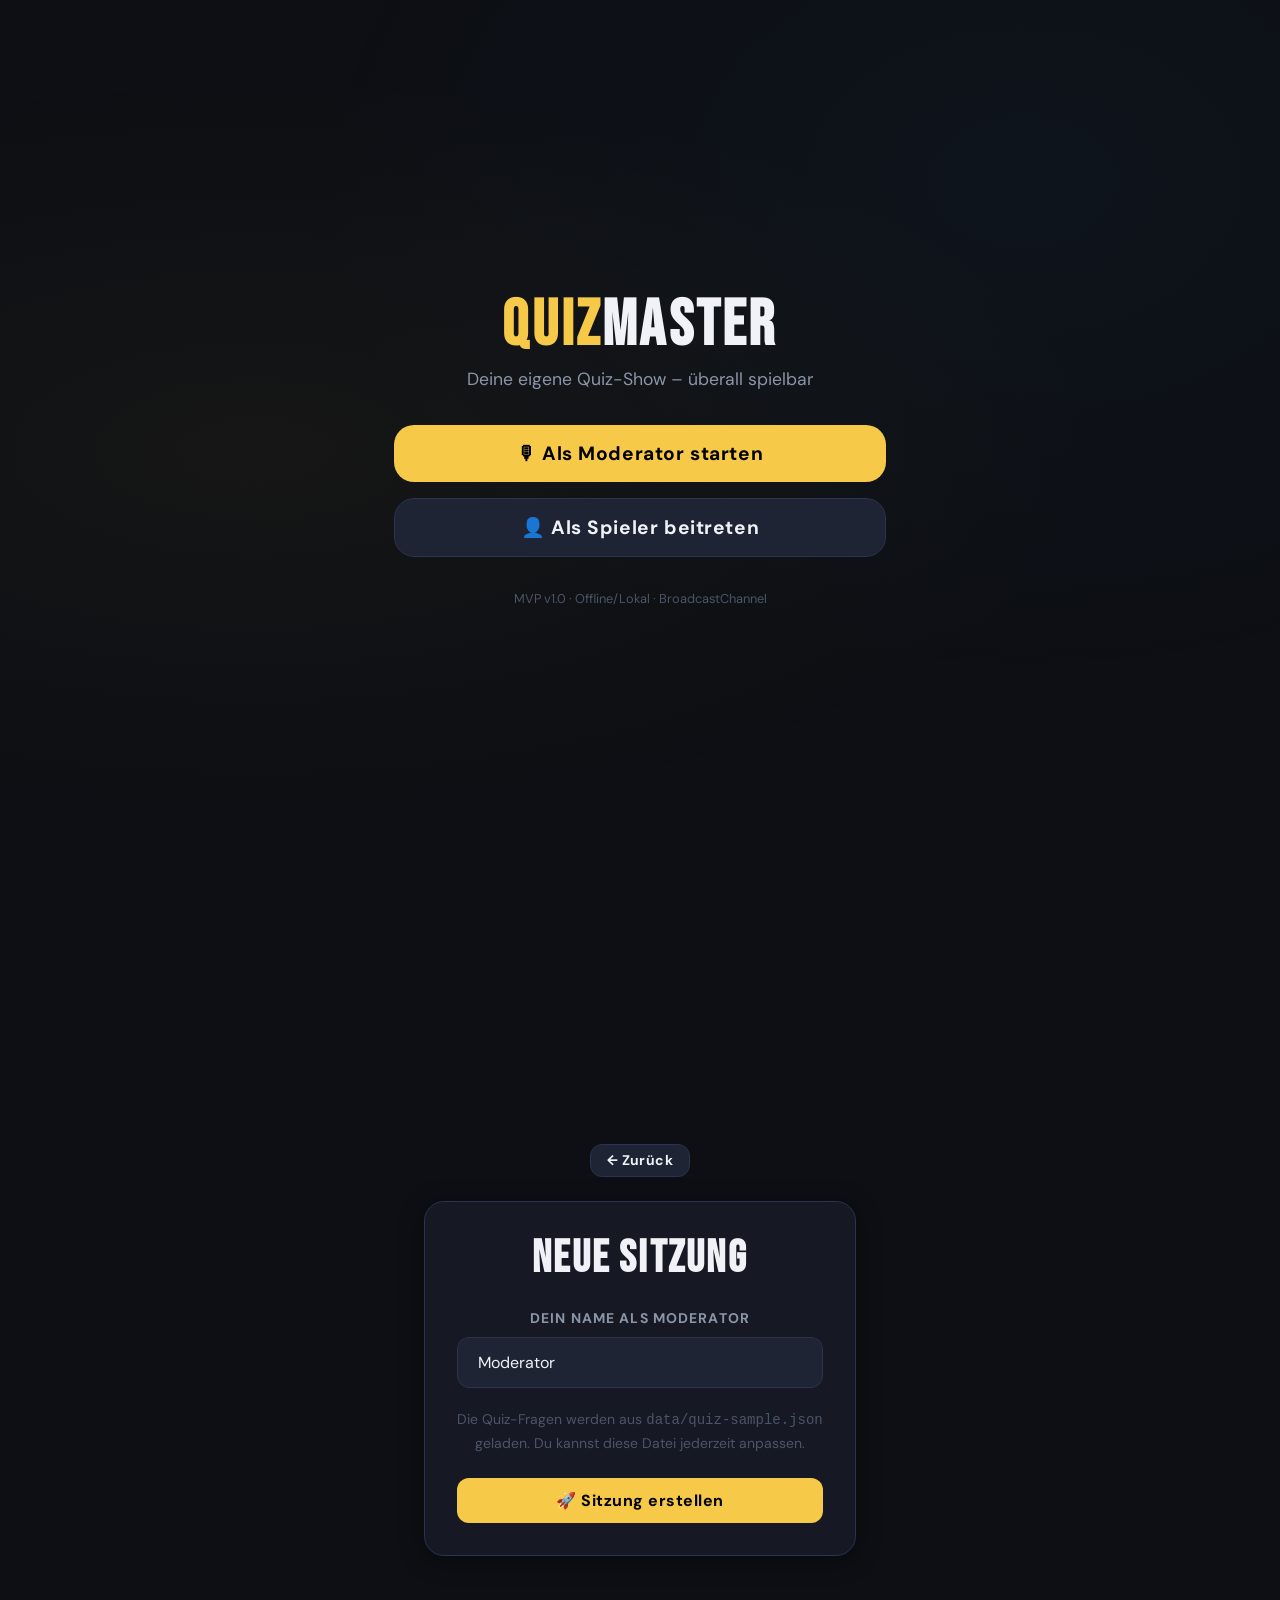
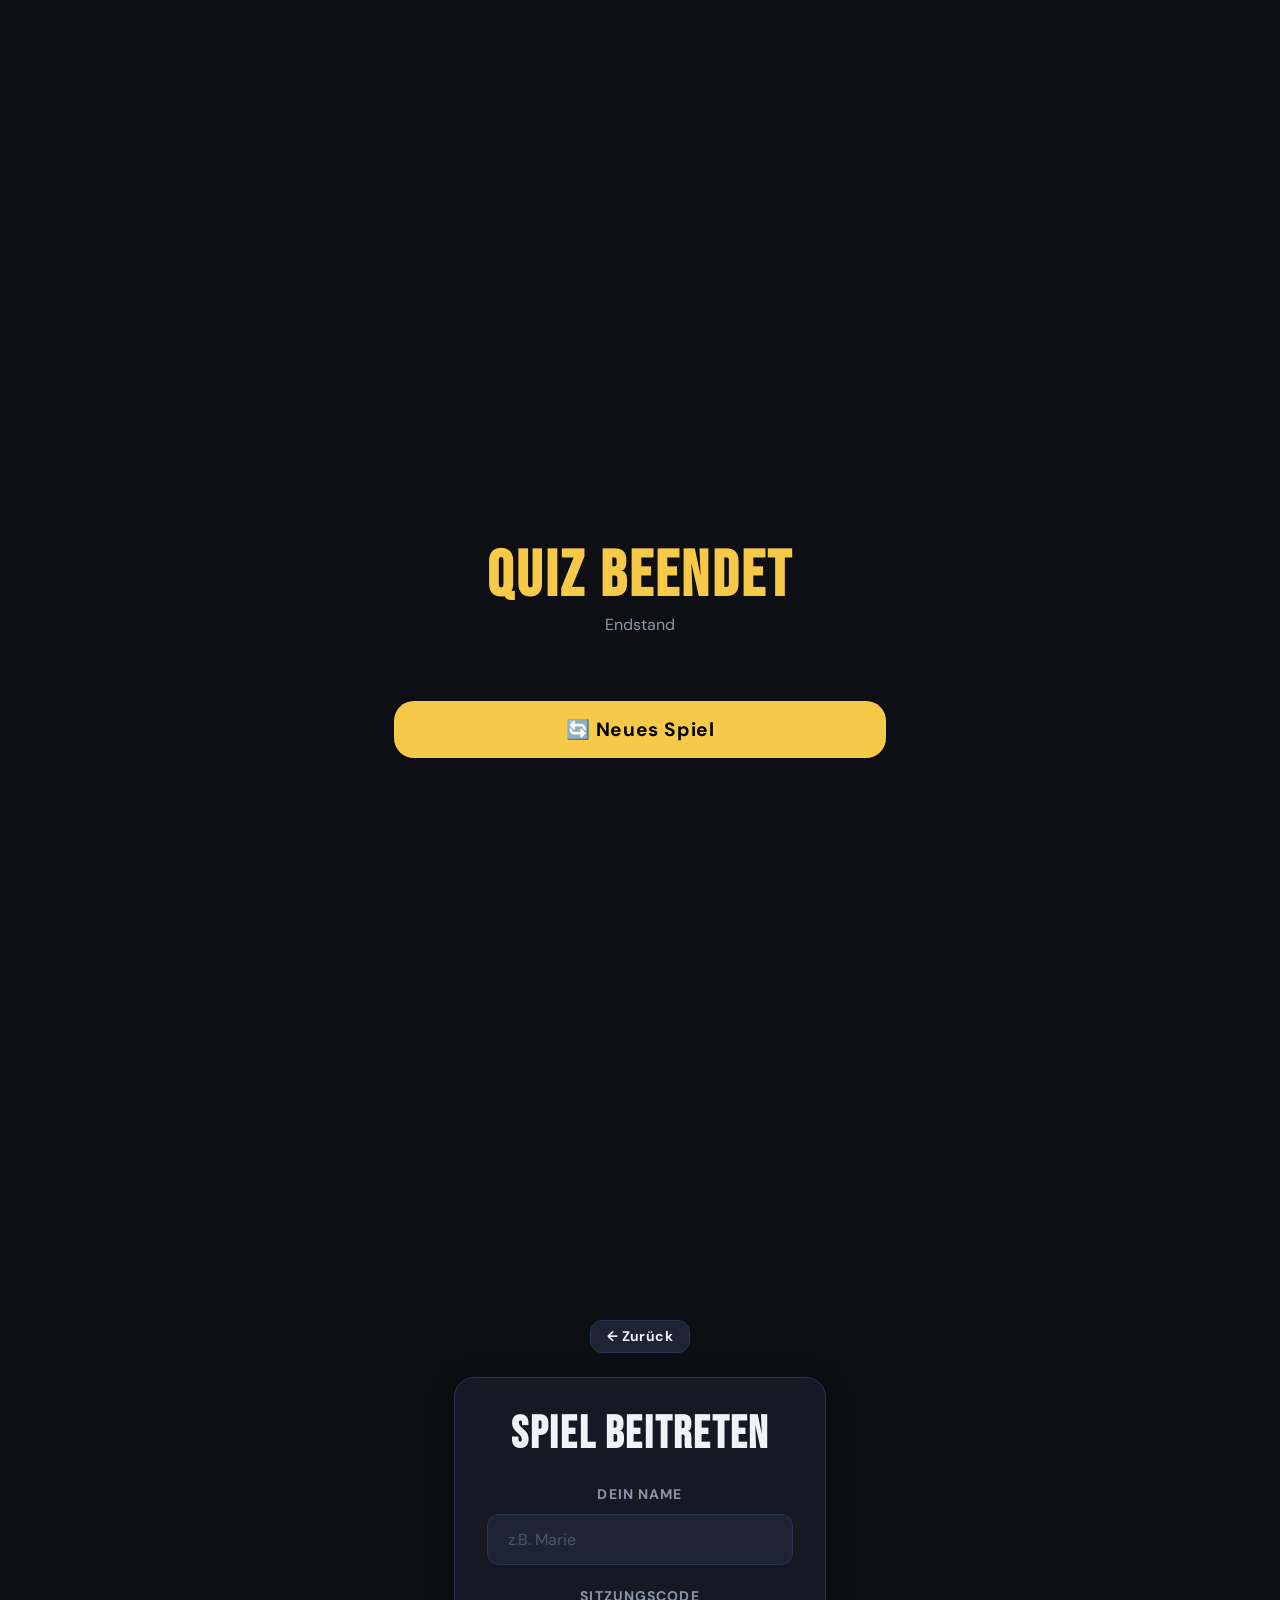
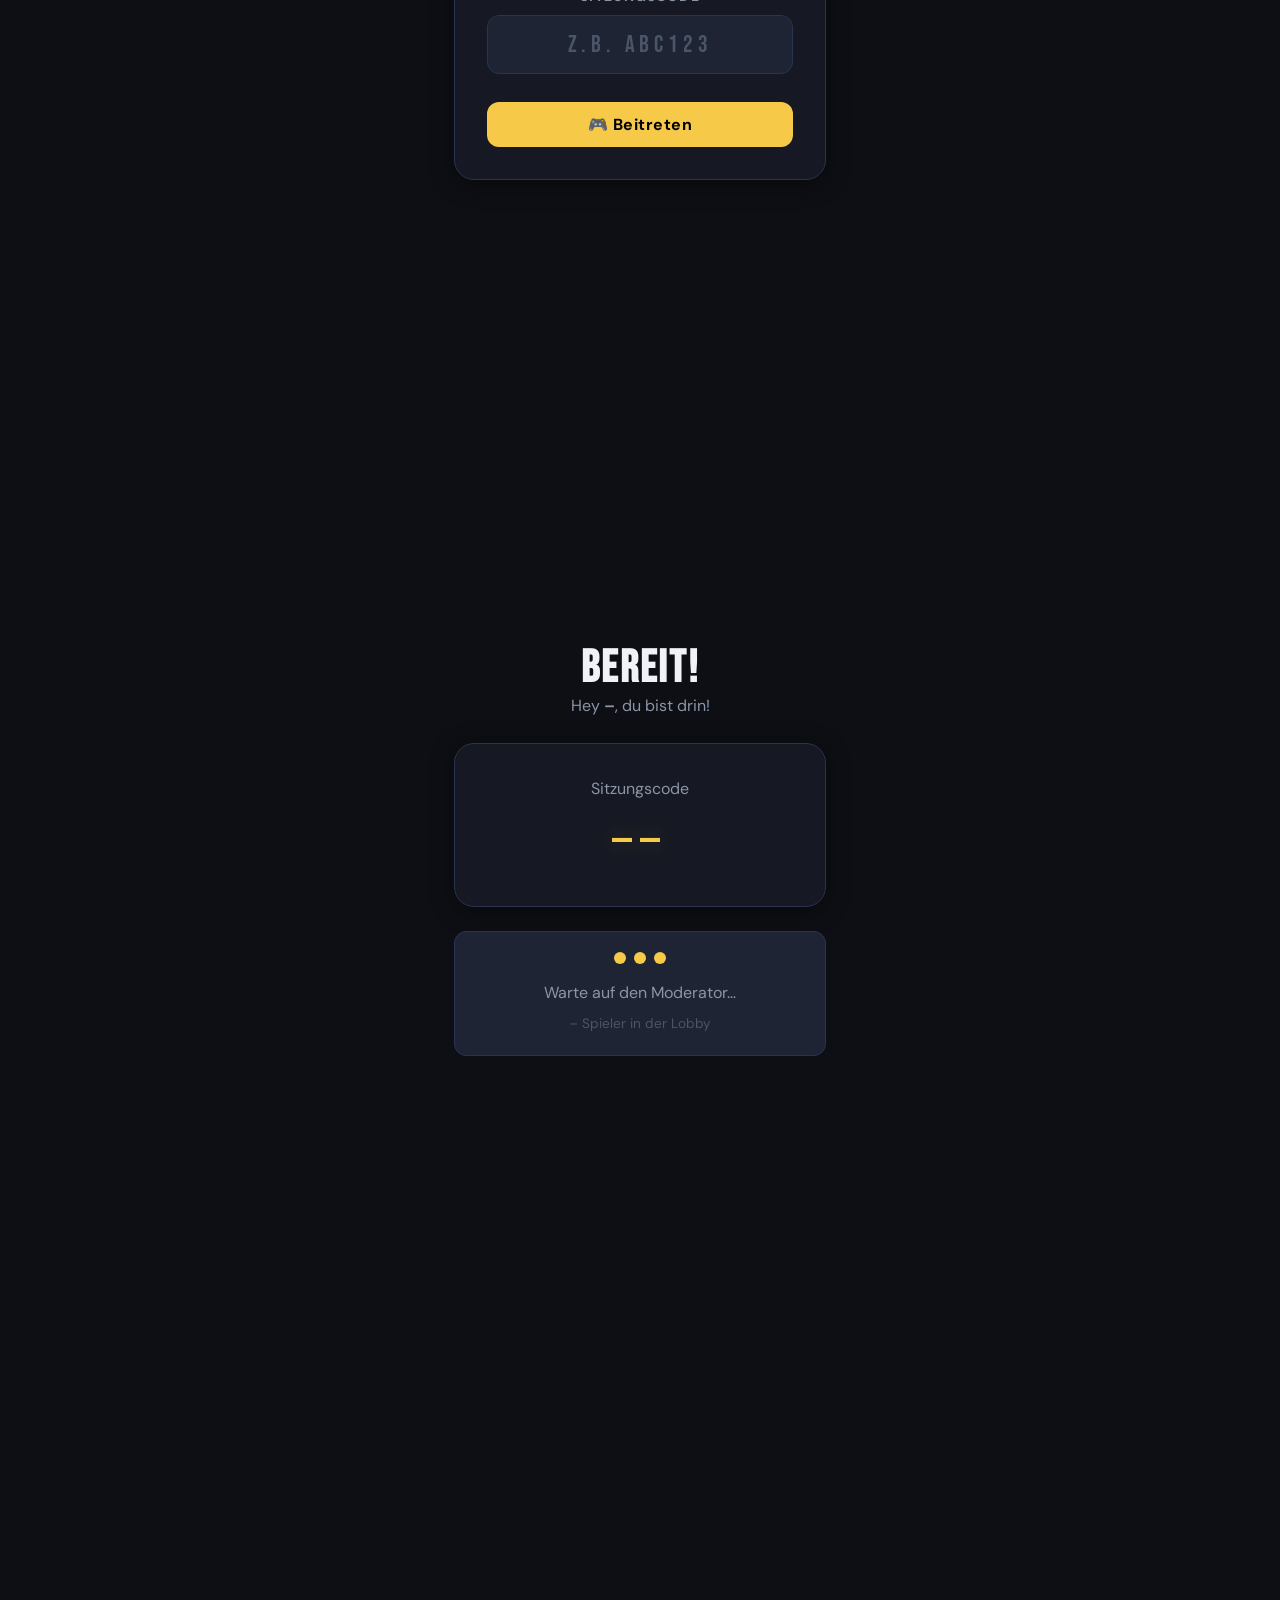
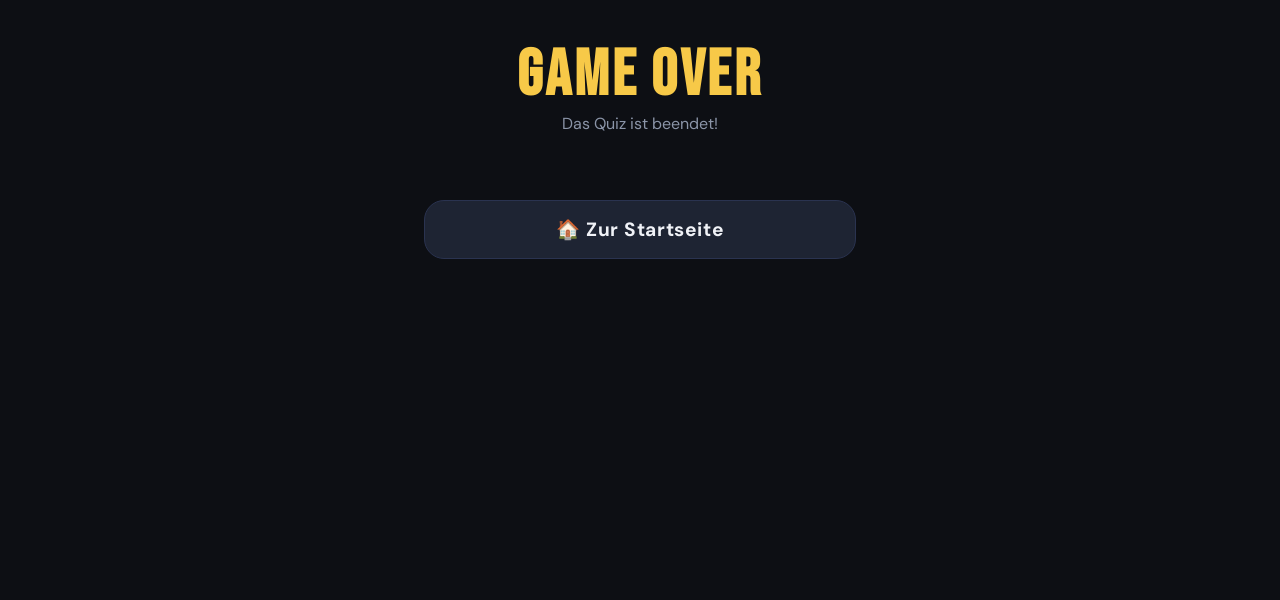
==== index.html @ 7c1abf31 "Add files via upload" ====
<!DOCTYPE html>
<html lang="de">
<head>
  <meta charset="UTF-8">
  <meta name="viewport" content="width=device-width, initial-scale=1.0">
  <meta name="description" content="QuizMaster – Multiplayer-Quiz-Plattform für Show-Quizze">
  <meta name="theme-color" content="#0d0f14">
  <title>QuizMaster</title>

  <!-- PWA-vorbereitet -->
  <link rel="manifest" href="manifest.json">

  <link rel="stylesheet" href="css/main.css">
</head>
<body>

<!-- ═══════════════════════════════════════════════════════════
     STARTSEITE
═══════════════════════════════════════════════════════════ -->
<div class="page active center" data-page="home" style="padding:2rem">
  <div class="container center" style="max-width:540px;gap:2rem">

    <div>
      <h1 style="margin-bottom:0.25rem">QUIZ<span style="color:var(--text-primary)">MASTER</span></h1>
      <p style="color:var(--text-secondary);font-size:1.1rem">Deine eigene Quiz-Show – überall spielbar</p>
    </div>

    <div style="display:flex;flex-direction:column;gap:1rem;width:100%">
      <button id="go-moderator-btn" class="btn btn-primary btn-lg" style="width:100%">
        🎙 Als Moderator starten
      </button>
      <button id="go-player-btn" class="btn btn-secondary btn-lg" style="width:100%">
        👤 Als Spieler beitreten
      </button>
    </div>

    <p style="font-size:0.8rem;color:var(--text-muted)">
      MVP v1.0 · Offline/Lokal · BroadcastChannel
    </p>
  </div>
</div>

<!-- ═══════════════════════════════════════════════════════════
     MODERATOR: SETUP
═══════════════════════════════════════════════════════════ -->
<div class="page center" data-page="mod-setup" style="padding:2rem">
  <div class="container" style="max-width:480px">
    <button data-back="home" class="btn btn-secondary btn-sm" style="margin-bottom:1.5rem">← Zurück</button>

    <div class="card">
      <h2 style="margin-bottom:1.5rem">Neue Sitzung</h2>

      <div class="input-group">
        <label for="mod-name">Dein Name als Moderator</label>
        <input id="mod-name" class="input" type="text" placeholder="z.B. Alex" value="Moderator">
      </div>

      <p style="font-size:0.875rem;color:var(--text-muted);margin-bottom:1.5rem">
        Die Quiz-Fragen werden aus <code>data/quiz-sample.json</code> geladen.
        Du kannst diese Datei jederzeit anpassen.
      </p>

      <button id="create-session-btn" class="btn btn-primary" style="width:100%">
        🚀 Sitzung erstellen
      </button>
    </div>
  </div>
</div>

<!-- ═══════════════════════════════════════════════════════════
     MODERATOR: LOBBY
═══════════════════════════════════════════════════════════ -->
<div class="page" data-page="mod-lobby" style="padding:1.5rem">
  <div class="container" style="max-width:700px">

    <div class="card" style="margin-bottom:1.5rem;text-align:center">
      <p style="color:var(--text-secondary);margin-bottom:0.5rem;font-size:0.9rem;text-transform:uppercase;letter-spacing:0.1em">Sitzungscode</p>
      <div id="mod-session-code" class="session-code">——</div>
      <p style="color:var(--text-muted);font-size:0.85rem;margin-top:0.5rem">
        Spieler geben diesen Code auf der Beitrittsseite ein
      </p>
      <button id="copy-code-btn" class="btn btn-secondary btn-sm" style="margin-top:1rem">
        📋 Code kopieren
      </button>
    </div>

    <div class="card" style="margin-bottom:1.5rem">
      <div style="display:flex;justify-content:space-between;align-items:center;margin-bottom:1rem">
        <h3>Spieler in der Lobby</h3>
        <span style="color:var(--accent);font-family:var(--font-display);font-size:1.5rem">
          <span id="mod-player-count">0</span> Spieler
        </span>
      </div>
      <div id="lobby-player-list" class="player-list">
        <p style="color:var(--text-muted);text-align:center">Noch keine Spieler…</p>
      </div>
    </div>

    <button id="start-game-btn" class="btn btn-primary btn-lg" style="width:100%">
      ▶ Spiel starten
    </button>
  </div>
</div>

<!-- ═══════════════════════════════════════════════════════════
     MODERATOR: SPIEL
═══════════════════════════════════════════════════════════ -->
<div class="page" data-page="mod-game" style="padding:1.5rem">
  <div class="container" style="max-width:1000px">

    <div style="display:grid;grid-template-columns:1fr auto;gap:1.5rem;align-items:start">

      <!-- Linke Spalte: Frage + Steuerung -->
      <div>

        <!-- Runden/Fragen-Info -->
        <div id="mod-question-info" class="card-sm" style="display:flex;justify-content:space-between;margin-bottom:1rem;font-size:0.875rem;color:var(--text-secondary)">
          <span>Runde —</span><span>Frage —</span>
        </div>

        <!-- Fragen-Vorschau -->
        <div id="mod-question-preview" class="card" style="margin-bottom:1rem">
          <p style="color:var(--text-muted)">Lade Frage…</p>
        </div>

        <!-- Buzzer-Alert -->
        <div id="buzzer-alert" class="card-sm" style="display:none;border-color:var(--buzzer);color:var(--buzzer);font-weight:700;font-size:1.1rem;margin-bottom:1rem;text-align:center"></div>

        <!-- Steuerung -->
        <div class="card" style="margin-bottom:1rem">
          <h3 style="margin-bottom:1rem">Fragen-Steuerung</h3>

          <!-- Timer-Einstellung -->
          <div style="display:flex;align-items:center;gap:1rem;margin-bottom:1rem">
            <label style="font-size:0.875rem;color:var(--text-secondary);white-space:nowrap">Timer:</label>
            <input id="timer-value" type="range" min="0" max="120" step="5" value="30" style="flex:1">
            <span id="timer-setting-display" style="color:var(--accent);font-weight:700;min-width:60px;text-align:right">30s</span>
          </div>

          <div style="display:flex;gap:0.75rem;flex-wrap:wrap">
            <button id="open-question-btn" class="btn btn-success">▶ Frage öffnen</button>
            <button id="close-question-btn" class="btn btn-danger" disabled>⏹ Frage schließen</button>
            <button id="next-question-btn" class="btn btn-secondary">⏭ Nächste Frage</button>
          </div>

          <div style="display:flex;align-items:center;gap:1rem;margin-top:1rem">
            <div id="mod-timer-display" class="timer-display">–</div>
            <span id="answer-count" style="color:var(--text-secondary);font-size:0.9rem">0/0 Antworten</span>
          </div>
        </div>

        <!-- Antwort-Auswertung -->
        <div class="card" style="margin-bottom:1rem">
          <h3 style="margin-bottom:1rem">Antworten</h3>
          <div id="mod-answer-area">
            <p style="color:var(--text-muted)">Frage noch nicht geöffnet.</p>
          </div>
        </div>

        <!-- Punkte manuell vergeben -->
        <div class="card" style="margin-bottom:1rem">
          <h3 style="margin-bottom:0.5rem">Punkte vergeben</h3>
          <p style="font-size:0.85rem;color:var(--text-muted);margin-bottom:1rem">
            Positive oder negative Werte eingeben, dann "Vergeben" klicken.
          </p>
          <div id="award-points-form"></div>
          <button id="award-points-btn" class="btn btn-primary" style="margin-top:1rem">
            ✓ Punkte vergeben
          </button>
        </div>

        <!-- Gewinner eintragen -->
        <div class="card">
          <h3 style="margin-bottom:1rem">Rundengewinner eintragen</h3>
          <div style="display:flex;gap:0.75rem;align-items:center;flex-wrap:wrap">
            <select id="winner-select" class="input" style="flex:1;min-width:150px">
              <option value="">Spieler wählen…</option>
            </select>
            <input id="winner-points" type="number" class="input" placeholder="Punkte" style="width:100px" value="100">
            <button id="set-winner-btn" class="btn btn-primary">🏆 Vergeben</button>
          </div>
        </div>

      </div>

      <!-- Rechte Spalte: Spielerliste -->
      <div style="min-width:220px">
        <div class="card" style="position:sticky;top:1rem">
          <h3 style="margin-bottom:1rem">Rangliste</h3>
          <div id="mod-player-list" class="player-list"></div>
        </div>
      </div>

    </div>
  </div>
</div>

<!-- ═══════════════════════════════════════════════════════════
     MODERATOR: ENDE
═══════════════════════════════════════════════════════════ -->
<div class="page center" data-page="mod-end" style="padding:2rem">
  <div class="container center" style="max-width:540px;gap:2rem">
    <div>
      <h1>QUIZ BEENDET</h1>
      <p style="color:var(--text-secondary)">Endstand</p>
    </div>

    <div id="mod-final-scores" class="scoreboard" style="width:100%"></div>

    <button id="new-game-btn" class="btn btn-primary btn-lg" style="width:100%">
      🔄 Neues Spiel
    </button>
  </div>
</div>

<!-- ═══════════════════════════════════════════════════════════
     SPIELER: BEITRETEN
═══════════════════════════════════════════════════════════ -->
<div class="page center" data-page="player-join" style="padding:2rem">
  <div class="container" style="max-width:420px">
    <button data-back="home" class="btn btn-secondary btn-sm" style="margin-bottom:1.5rem">← Zurück</button>

    <div class="card">
      <h2 style="margin-bottom:1.5rem">Spiel beitreten</h2>

      <div class="input-group">
        <label for="join-name">Dein Name</label>
        <input id="join-name" class="input" type="text" placeholder="z.B. Marie" autocomplete="off">
      </div>

      <div class="input-group">
        <label for="join-code">Sitzungscode</label>
        <input id="join-code" class="input" type="text" placeholder="z.B. ABC123"
               maxlength="6" autocomplete="off"
               style="font-family:var(--font-display);font-size:1.5rem;letter-spacing:0.2em;text-align:center">
      </div>

      <button id="join-btn" class="btn btn-primary" style="width:100%;margin-top:0.5rem">
        🎮 Beitreten
      </button>
    </div>
  </div>
</div>

<!-- ═══════════════════════════════════════════════════════════
     SPIELER: LOBBY
═══════════════════════════════════════════════════════════ -->
<div class="page center" data-page="player-lobby" style="padding:2rem">
  <div class="container center" style="max-width:420px;gap:1.5rem">
    <div>
      <h2>Bereit!</h2>
      <p>Hey <strong id="player-lobby-name">–</strong>, du bist drin!</p>
    </div>

    <div class="card" style="width:100%;text-align:center">
      <p style="color:var(--text-secondary);margin-bottom:0.5rem">Sitzungscode</p>
      <div id="player-lobby-code" class="session-code" style="font-size:2.5rem">——</div>
    </div>

    <div class="card-sm" style="width:100%;text-align:center">
      <div style="display:flex;gap:0.5rem;justify-content:center;margin-bottom:1rem">
        <span class="loading-dot"></span>
        <span class="loading-dot"></span>
        <span class="loading-dot"></span>
      </div>
      <p>Warte auf den Moderator…</p>
      <p style="font-size:0.85rem;color:var(--text-muted);margin-top:0.5rem">
        <span id="player-count">–</span> Spieler in der Lobby
      </p>
    </div>
  </div>
</div>

<!-- ═══════════════════════════════════════════════════════════
     SPIELER: SPIEL
═══════════════════════════════════════════════════════════ -->
<div class="page" data-page="player-game" style="padding:1.5rem">
  <div class="container" style="max-width:600px">

    <!-- Header: Score + Timer -->
    <div style="display:flex;justify-content:space-between;align-items:center;margin-bottom:1.5rem">
      <div>
        <p style="font-size:0.8rem;color:var(--text-muted);text-transform:uppercase;letter-spacing:0.1em">Punkte</p>
        <p id="player-score-display" style="font-family:var(--font-display);font-size:2rem;color:var(--accent)">0</p>
      </div>
      <div id="player-timer" class="timer-display" style="display:none">–</div>
    </div>

    <!-- Hauptbereich: Frage -->
    <div id="player-question-area" class="card" style="min-height:300px">
      <div class="center" style="padding:3rem 1rem">
        <p style="color:var(--text-muted)">Warte auf den Moderator…</p>
      </div>
    </div>

    <!-- Buzzer -->
    <div style="display:flex;justify-content:center;margin-top:2rem">
      <button id="buzzer-btn" class="buzzer-btn" style="display:none" disabled>
        BUZZ!
      </button>
    </div>

  </div>
</div>

<!-- ═══════════════════════════════════════════════════════════
     SPIELER: ENDE
═══════════════════════════════════════════════════════════ -->
<div class="page center" data-page="player-end" style="padding:2rem">
  <div class="container center" style="max-width:480px;gap:2rem">
    <div>
      <h1>GAME OVER</h1>
      <p style="color:var(--text-secondary)">Das Quiz ist beendet!</p>
    </div>

    <div id="player-final-scores" class="scoreboard" style="width:100%"></div>

    <button data-back="home" class="btn btn-secondary btn-lg" style="width:100%">
      🏠 Zur Startseite
    </button>
  </div>
</div>

<!-- ─── Scripts ──────────────────────────────────────────── -->
<script src="js/core/session-engine.js"></script>
<script src="js/core/timer-engine.js"></script>
<script src="js/question-types/renderers.js"></script>
<script src="js/views/moderator-view.js"></script>
<script src="js/views/player-view.js"></script>
<script src="js/core/app.js"></script>

</body>
</html>
---- css/main.css ----
/* ============================================================
   QuizMaster – Haupt-CSS
   Design: Dark Game Show Aesthetic
   Schriften: Bebas Neue (Display) + DM Sans (Body)
   ============================================================ */

@import url('https://fonts.googleapis.com/css2?family=Bebas+Neue&family=DM+Sans:wght@400;500;700&display=swap');

/* ─── CSS-Variablen ───────────────────────────────────────── */
:root {
  --bg-base:        #0d0f14;
  --bg-card:        #161923;
  --bg-elevated:    #1e2433;
  --bg-highlight:   #252d42;

  --accent:         #f7c948;      /* Gold */
  --accent-dim:     #c9a230;
  --accent-glow:    rgba(247,201,72,0.2);
  --success:        #2ecc71;
  --danger:         #e74c3c;
  --info:           #3498db;
  --buzzer:         #e74c3c;

  --text-primary:   #f0f2f7;
  --text-secondary: #8b95a8;
  --text-muted:     #4a5568;

  --border:         #2a3350;
  --border-accent:  #f7c948;

  --radius-sm:      6px;
  --radius-md:      12px;
  --radius-lg:      20px;

  --font-display:   'Bebas Neue', cursive;
  --font-body:      'DM Sans', sans-serif;

  --shadow-card:    0 4px 24px rgba(0,0,0,0.4);
  --shadow-glow:    0 0 24px rgba(247,201,72,0.3);
  --transition:     0.2s ease;
}

/* ─── Reset & Base ────────────────────────────────────────── */
*, *::before, *::after { box-sizing: border-box; margin: 0; padding: 0; }

html {
  font-size: 16px;
  scroll-behavior: smooth;
  -webkit-text-size-adjust: 100%;
}

body {
  background: var(--bg-base);
  color: var(--text-primary);
  font-family: var(--font-body);
  min-height: 100vh;
  line-height: 1.6;
  overflow-x: hidden;
}

/* Hintergrund-Texture */
body::before {
  content: '';
  position: fixed;
  inset: 0;
  background:
    radial-gradient(ellipse at 20% 50%, rgba(247,201,72,0.04) 0%, transparent 60%),
    radial-gradient(ellipse at 80% 20%, rgba(52,152,219,0.04) 0%, transparent 50%);
  pointer-events: none;
  z-index: 0;
}

/* ─── Typografie ──────────────────────────────────────────── */
h1, h2, h3 { font-family: var(--font-display); letter-spacing: 0.05em; line-height: 1.1; }

h1 { font-size: clamp(2.5rem, 6vw, 4rem); color: var(--accent); }
h2 { font-size: clamp(1.8rem, 4vw, 2.8rem); }
h3 { font-size: clamp(1.2rem, 3vw, 1.8rem); }

p { color: var(--text-secondary); }

/* ─── Layout ──────────────────────────────────────────────── */
.page {
  display: none;
  min-height: 100vh;
  position: relative;
  z-index: 1;
}
.page.active { display: flex; flex-direction: column; }

.container {
  width: 100%;
  max-width: 900px;
  margin: 0 auto;
  padding: 0 1.5rem;
}

.center {
  display: flex;
  flex-direction: column;
  align-items: center;
  justify-content: center;
  text-align: center;
}

/* ─── Cards ───────────────────────────────────────────────── */
.card {
  background: var(--bg-card);
  border: 1px solid var(--border);
  border-radius: var(--radius-lg);
  padding: 2rem;
  box-shadow: var(--shadow-card);
}

.card-sm {
  background: var(--bg-elevated);
  border: 1px solid var(--border);
  border-radius: var(--radius-md);
  padding: 1.25rem;
}

/* ─── Buttons ─────────────────────────────────────────────── */
.btn {
  display: inline-flex;
  align-items: center;
  justify-content: center;
  gap: 0.5rem;
  padding: 0.75rem 1.75rem;
  border: none;
  border-radius: var(--radius-md);
  font-family: var(--font-body);
  font-size: 1rem;
  font-weight: 700;
  cursor: pointer;
  transition: all var(--transition);
  text-decoration: none;
  white-space: nowrap;
  letter-spacing: 0.03em;
}

.btn:disabled {
  opacity: 0.4;
  cursor: not-allowed;
  transform: none !important;
}

.btn-primary {
  background: var(--accent);
  color: #000;
}
.btn-primary:hover:not(:disabled) {
  background: #ffe066;
  transform: translateY(-2px);
  box-shadow: var(--shadow-glow);
}

.btn-secondary {
  background: var(--bg-elevated);
  color: var(--text-primary);
  border: 1px solid var(--border);
}
.btn-secondary:hover:not(:disabled) {
  background: var(--bg-highlight);
  border-color: var(--accent);
}

.btn-danger {
  background: var(--danger);
  color: #fff;
}
.btn-danger:hover:not(:disabled) {
  background: #c0392b;
  transform: translateY(-2px);
}

.btn-success {
  background: var(--success);
  color: #000;
}

.btn-lg {
  padding: 1rem 2.5rem;
  font-size: 1.2rem;
  border-radius: var(--radius-lg);
}

.btn-sm {
  padding: 0.4rem 1rem;
  font-size: 0.875rem;
}

/* Abgabe-Button (in Fragetypen) */
.btn-submit {
  display: block;
  width: 100%;
  margin-top: 1.5rem;
  padding: 1rem;
  background: var(--accent);
  color: #000;
  border: none;
  border-radius: var(--radius-md);
  font-family: var(--font-body);
  font-size: 1.1rem;
  font-weight: 700;
  cursor: pointer;
  transition: all var(--transition);
  letter-spacing: 0.03em;
}
.btn-submit:hover:not(:disabled) {
  background: #ffe066;
  transform: translateY(-2px);
  box-shadow: var(--shadow-glow);
}
.btn-submit:disabled {
  opacity: 0.6;
  cursor: not-allowed;
  transform: none;
}

/* ─── Inputs ──────────────────────────────────────────────── */
.input {
  width: 100%;
  padding: 0.875rem 1.25rem;
  background: var(--bg-elevated);
  border: 1.5px solid var(--border);
  border-radius: var(--radius-md);
  color: var(--text-primary);
  font-family: var(--font-body);
  font-size: 1rem;
  transition: border-color var(--transition);
  outline: none;
}
.input:focus {
  border-color: var(--accent);
  box-shadow: 0 0 0 3px var(--accent-glow);
}
.input::placeholder { color: var(--text-muted); }

.input-group {
  display: flex;
  flex-direction: column;
  gap: 0.5rem;
  margin-bottom: 1.25rem;
}
.input-group label {
  font-size: 0.875rem;
  font-weight: 700;
  color: var(--text-secondary);
  text-transform: uppercase;
  letter-spacing: 0.08em;
}

/* ─── Sitzungs-Code ───────────────────────────────────────── */
.session-code {
  font-family: var(--font-display);
  font-size: clamp(3rem, 10vw, 5rem);
  color: var(--accent);
  letter-spacing: 0.2em;
  text-shadow: var(--shadow-glow);
}

/* ─── Timer-Display ───────────────────────────────────────── */
.timer-display {
  display: flex;
  align-items: center;
  justify-content: center;
  width: 80px;
  height: 80px;
  border-radius: 50%;
  border: 3px solid var(--accent);
  font-family: var(--font-display);
  font-size: 2rem;
  color: var(--accent);
  transition: all 0.3s;
  flex-shrink: 0;
}
.timer-display.warning {
  border-color: var(--danger);
  color: var(--danger);
  animation: pulse 0.5s ease infinite alternate;
}
@keyframes pulse {
  from { box-shadow: 0 0 0 rgba(231,76,60,0); }
  to   { box-shadow: 0 0 20px rgba(231,76,60,0.5); }
}

/* ─── Multiple Choice Grid ────────────────────────────────── */
.mc-grid {
  display: grid;
  grid-template-columns: 1fr 1fr;
  gap: 1rem;
  margin-top: 1rem;
}
@media (max-width: 480px) { .mc-grid { grid-template-columns: 1fr; } }

.mc-option {
  padding: 1.25rem;
  background: var(--bg-elevated);
  border: 2px solid var(--border);
  border-radius: var(--radius-md);
  color: var(--text-primary);
  font-family: var(--font-body);
  font-size: 1rem;
  font-weight: 500;
  cursor: pointer;
  text-align: left;
  transition: all var(--transition);
  line-height: 1.4;
}
.mc-option:hover:not(:disabled):not(.locked) {
  border-color: var(--accent);
  background: var(--bg-highlight);
}
.mc-option.selected {
  border-color: var(--accent);
  background: var(--accent-glow);
  color: var(--accent);
}
.mc-option.locked { cursor: not-allowed; }
.mc-option:disabled { opacity: 0.7; }

/* ─── Schätzfrage / Slider ────────────────────────────────── */
.estimate-wrap { padding: 1rem 0; }

.estimate-value {
  text-align: center;
  font-family: var(--font-display);
  font-size: 3rem;
  color: var(--accent);
  margin-bottom: 1.5rem;
  letter-spacing: 0.05em;
}

.estimate-slider {
  -webkit-appearance: none;
  appearance: none;
  width: 100%;
  height: 8px;
  border-radius: 4px;
  background: var(--bg-highlight);
  outline: none;
  cursor: pointer;
}
.estimate-slider::-webkit-slider-thumb {
  -webkit-appearance: none;
  width: 28px;
  height: 28px;
  border-radius: 50%;
  background: var(--accent);
  cursor: pointer;
  border: 3px solid var(--bg-base);
  box-shadow: 0 0 10px var(--accent-glow);
}
.estimate-slider::-moz-range-thumb {
  width: 28px;
  height: 28px;
  border-radius: 50%;
  background: var(--accent);
  cursor: pointer;
  border: 3px solid var(--bg-base);
}

.slider-labels {
  display: flex;
  justify-content: space-between;
  margin-top: 0.5rem;
}
.slider-label { font-size: 0.8rem; color: var(--text-muted); }

/* ─── Sortierquiz ─────────────────────────────────────────── */
.sort-hint {
  font-size: 0.9rem;
  color: var(--text-secondary);
  margin-bottom: 1rem;
}

.sort-list {
  list-style: none;
  display: flex;
  flex-direction: column;
  gap: 0.75rem;
}

.sort-item {
  display: flex;
  align-items: center;
  gap: 1rem;
  padding: 1rem 1.25rem;
  background: var(--bg-elevated);
  border: 1.5px solid var(--border);
  border-radius: var(--radius-md);
  cursor: grab;
  user-select: none;
  transition: all var(--transition);
}
.sort-item:hover { border-color: var(--accent); }
.sort-item.dragging {
  opacity: 0.5;
  border-color: var(--accent);
  box-shadow: var(--shadow-glow);
}

.drag-handle {
  font-size: 1.4rem;
  color: var(--text-muted);
  cursor: grab;
  flex-shrink: 0;
}
.sort-text { flex: 1; font-weight: 500; }

/* ─── Bilderquiz ──────────────────────────────────────────── */
.image-quiz-img-wrap {
  width: 100%;
  max-width: 500px;
  margin: 0 auto 1.5rem;
  border-radius: var(--radius-md);
  overflow: hidden;
  border: 2px solid var(--border);
}
.image-quiz-img {
  width: 100%;
  display: block;
  transition: transform 0.3s;
}
.image-quiz-img.zoomable { cursor: zoom-in; }
.image-quiz-img.zoomed { transform: scale(1.5); cursor: zoom-out; }

/* ─── Moderator Stats ─────────────────────────────────────── */
.mc-stats { display: flex; flex-direction: column; gap: 0.75rem; }

.mc-stat-row {
  border-radius: var(--radius-sm);
  padding: 0.75rem 1rem;
  background: var(--bg-elevated);
  border: 1px solid var(--border);
}
.mc-stat-row.correct { border-color: var(--success); }

.mc-stat-label {
  display: flex;
  align-items: center;
  gap: 0.75rem;
  margin-bottom: 0.5rem;
}
.opt-id {
  background: var(--bg-highlight);
  color: var(--accent);
  font-weight: 700;
  padding: 0.1rem 0.5rem;
  border-radius: 4px;
  font-size: 0.85rem;
}
.correct-badge {
  background: var(--success);
  color: #000;
  font-size: 0.75rem;
  font-weight: 700;
  padding: 0.2rem 0.5rem;
  border-radius: 4px;
  margin-left: auto;
}

.mc-stat-bar-wrap {
  display: flex;
  align-items: center;
  gap: 0.75rem;
  height: 20px;
}
.mc-stat-bar {
  height: 100%;
  background: var(--accent);
  border-radius: 4px;
  transition: width 0.6s ease;
  min-width: 2px;
}
.mc-stat-row.correct .mc-stat-bar { background: var(--success); }
.mc-stat-count { font-size: 0.85rem; color: var(--text-secondary); white-space: nowrap; }

/* ─── Buzzer Button ───────────────────────────────────────── */
.buzzer-btn {
  display: flex;
  align-items: center;
  justify-content: center;
  width: 180px;
  height: 180px;
  border-radius: 50%;
  background: radial-gradient(circle at 40% 35%, #ff6b6b, #c0392b);
  border: 6px solid #a93226;
  box-shadow: 0 8px 32px rgba(231,76,60,0.5), 0 2px 0 #7b241c;
  color: #fff;
  font-family: var(--font-display);
  font-size: 1.8rem;
  letter-spacing: 0.1em;
  cursor: pointer;
  transition: all 0.1s;
  user-select: none;
  -webkit-tap-highlight-color: transparent;
}
.buzzer-btn:hover:not(:disabled) {
  transform: translateY(-4px);
  box-shadow: 0 12px 40px rgba(231,76,60,0.6);
}
.buzzer-btn:active:not(:disabled) {
  transform: translateY(2px);
  box-shadow: 0 2px 16px rgba(231,76,60,0.4);
}
.buzzer-btn:disabled {
  background: radial-gradient(circle at 40% 35%, #555, #333);
  border-color: #444;
  box-shadow: none;
  cursor: not-allowed;
}
.buzzer-btn.pressed {
  animation: buzzer-flash 0.3s ease;
}
@keyframes buzzer-flash {
  0%   { box-shadow: 0 0 60px rgba(231,76,60,0.9); }
  100% { box-shadow: 0 8px 32px rgba(231,76,60,0.5); }
}

/* ─── Spielerliste ────────────────────────────────────────── */
.player-list {
  display: flex;
  flex-direction: column;
  gap: 0.5rem;
}

.player-item {
  display: flex;
  align-items: center;
  justify-content: space-between;
  padding: 0.75rem 1rem;
  background: var(--bg-elevated);
  border: 1px solid var(--border);
  border-radius: var(--radius-md);
  gap: 1rem;
}
.player-name { font-weight: 700; flex: 1; }
.player-score {
  font-family: var(--font-display);
  font-size: 1.4rem;
  color: var(--accent);
  min-width: 60px;
  text-align: right;
}

/* ─── Notification Toast ──────────────────────────────────── */
.toast {
  position: fixed;
  bottom: 2rem;
  left: 50%;
  transform: translateX(-50%) translateY(120px);
  background: var(--bg-card);
  color: var(--text-primary);
  border: 1px solid var(--border);
  padding: 1rem 2rem;
  border-radius: var(--radius-md);
  font-weight: 600;
  z-index: 9999;
  box-shadow: var(--shadow-card);
  transition: transform 0.35s cubic-bezier(0.34,1.56,0.64,1);
  white-space: nowrap;
}
.toast.show { transform: translateX(-50%) translateY(0); }
.toast.success { border-color: var(--success); }
.toast.error { border-color: var(--danger); }
.toast.accent { border-color: var(--accent); }

/* ─── Loading Screen ──────────────────────────────────────── */
.loading-dot {
  display: inline-block;
  width: 12px; height: 12px;
  border-radius: 50%;
  background: var(--accent);
  animation: bounce 0.8s ease infinite;
}
.loading-dot:nth-child(2) { animation-delay: 0.15s; }
.loading-dot:nth-child(3) { animation-delay: 0.3s; }
@keyframes bounce {
  0%, 100% { transform: translateY(0); opacity: 0.4; }
  50%       { transform: translateY(-12px); opacity: 1; }
}

/* ─── Scoreboard ──────────────────────────────────────────── */
.scoreboard {
  display: flex;
  flex-direction: column;
  gap: 0.5rem;
  width: 100%;
}
.score-row {
  display: flex;
  align-items: center;
  gap: 1rem;
  padding: 0.75rem 1.25rem;
  background: var(--bg-elevated);
  border-radius: var(--radius-md);
  border: 1px solid var(--border);
}
.score-rank {
  font-family: var(--font-display);
  font-size: 1.5rem;
  color: var(--text-muted);
  min-width: 2rem;
}
.score-rank.gold   { color: #ffd700; }
.score-rank.silver { color: #c0c0c0; }
.score-rank.bronze { color: #cd7f32; }
.score-name { flex: 1; font-weight: 700; }
.score-pts  { font-family: var(--font-display); font-size: 1.8rem; color: var(--accent); }

/* ─── Divider ─────────────────────────────────────────────── */
.divider {
  height: 1px;
  background: var(--border);
  margin: 1.5rem 0;
}

/* ─── Badge / Chip ────────────────────────────────────────── */
.badge {
  display: inline-block;
  padding: 0.2rem 0.6rem;
  border-radius: 20px;
  font-size: 0.75rem;
  font-weight: 700;
  text-transform: uppercase;
  letter-spacing: 0.08em;
}
.badge.exact  { background: var(--success); color: #000; }
.badge.close  { background: var(--info);    color: #fff; }

/* ─── Question display ────────────────────────────────────── */
.question-text {
  font-size: clamp(1.1rem, 3vw, 1.6rem);
  font-weight: 700;
  line-height: 1.4;
  color: var(--text-primary);
  margin-bottom: 1.5rem;
}

.question-category {
  display: inline-block;
  padding: 0.3rem 0.8rem;
  background: var(--accent-glow);
  border: 1px solid var(--accent-dim);
  border-radius: 20px;
  color: var(--accent);
  font-size: 0.8rem;
  font-weight: 700;
  text-transform: uppercase;
  letter-spacing: 0.08em;
  margin-bottom: 1rem;
}

/* ─── Scrollbar ───────────────────────────────────────────── */
::-webkit-scrollbar { width: 8px; }
::-webkit-scrollbar-track { background: var(--bg-base); }
::-webkit-scrollbar-thumb { background: var(--border); border-radius: 4px; }
::-webkit-scrollbar-thumb:hover { background: var(--accent-dim); }

/* ─── Responsiv ───────────────────────────────────────────── */
@media (max-width: 600px) {
  .card { padding: 1.25rem; }
  .btn-lg { padding: 0.875rem 1.75rem; font-size: 1rem; }
  .session-code { letter-spacing: 0.1em; }
}
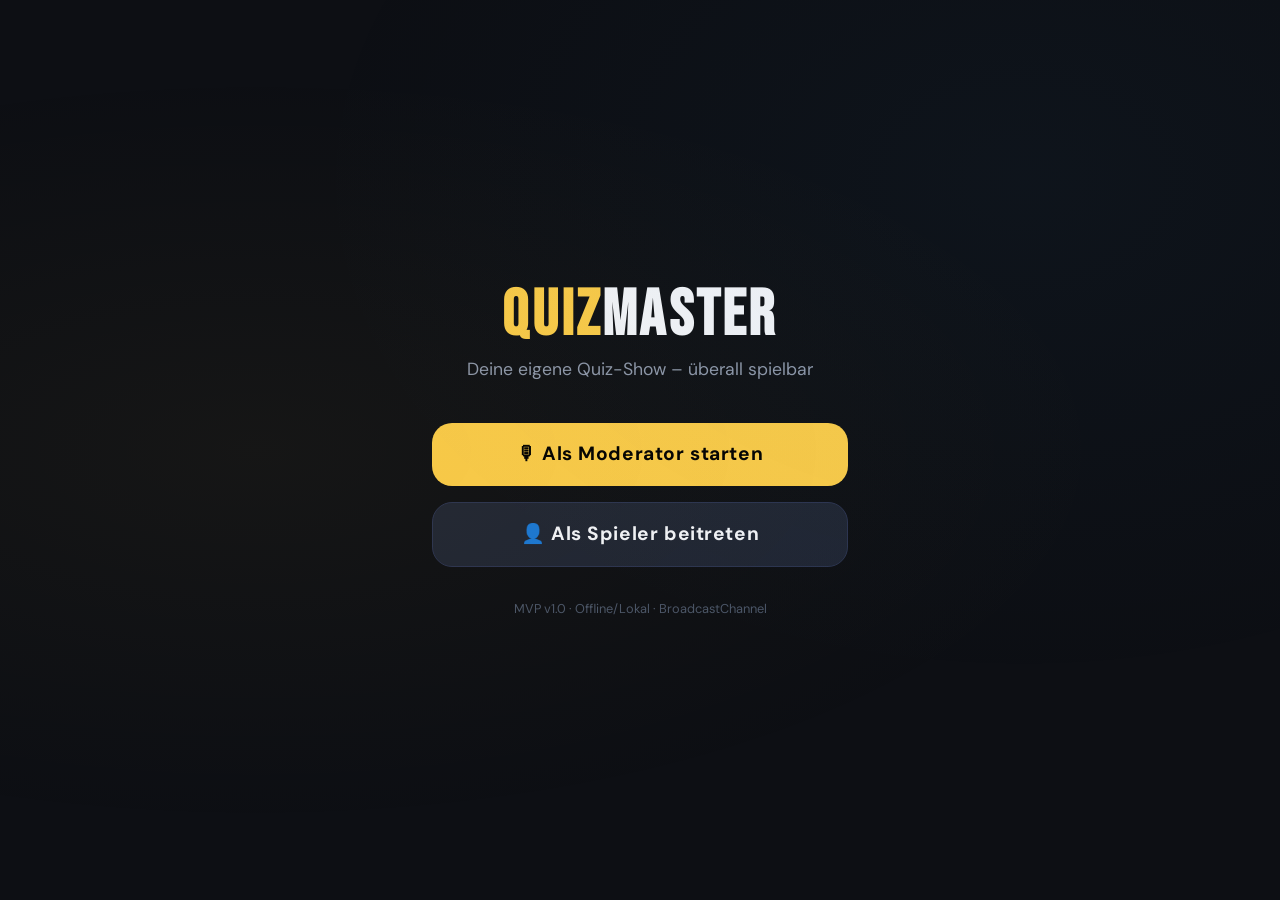
==== commit 62d32f8a: "Add files via upload" ====
--- a/index.html
+++ b/index.html
@@ -3,331 +3,23 @@
 <head>
   <meta charset="UTF-8">
   <meta name="viewport" content="width=device-width, initial-scale=1.0">
-  <meta name="description" content="QuizMaster – Multiplayer-Quiz-Plattform für Show-Quizze">
-  <meta name="theme-color" content="#0d0f14">
   <title>QuizMaster</title>
-
-  <!-- PWA-vorbereitet -->
-  <link rel="manifest" href="manifest.json">
-
   <link rel="stylesheet" href="css/main.css">
+  <style>
+    body { display:flex; align-items:center; justify-content:center; min-height:100vh; }
+  </style>
 </head>
 <body>
+  <div style="text-align:center; max-width:480px; width:100%; padding:2rem;">
+    <h1 style="margin-bottom:0.25rem">QUIZ<span style="color:var(--text-primary)">MASTER</span></h1>
+    <p style="color:var(--text-secondary);font-size:1.1rem;margin-bottom:2.5rem">Deine eigene Quiz-Show – überall spielbar</p>
 
-<!-- ═══════════════════════════════════════════════════════════
-     STARTSEITE
-═══════════════════════════════════════════════════════════ -->
-<div class="page active center" data-page="home" style="padding:2rem">
-  <div class="container center" style="max-width:540px;gap:2rem">
-
-    <div>
-      <h1 style="margin-bottom:0.25rem">QUIZ<span style="color:var(--text-primary)">MASTER</span></h1>
-      <p style="color:var(--text-secondary);font-size:1.1rem">Deine eigene Quiz-Show – überall spielbar</p>
+    <div style="display:flex;flex-direction:column;gap:1rem;">
+      <a href="moderator.html" class="btn btn-primary btn-lg" style="width:100%">🎙 Als Moderator starten</a>
+      <a href="spieler.html" class="btn btn-secondary btn-lg" style="width:100%">👤 Als Spieler beitreten</a>
     </div>
 
-    <div style="display:flex;flex-direction:column;gap:1rem;width:100%">
-      <button id="go-moderator-btn" class="btn btn-primary btn-lg" style="width:100%">
-        🎙 Als Moderator starten
-      </button>
-      <button id="go-player-btn" class="btn btn-secondary btn-lg" style="width:100%">
-        👤 Als Spieler beitreten
-      </button>
-    </div>
-
-    <p style="font-size:0.8rem;color:var(--text-muted)">
-      MVP v1.0 · Offline/Lokal · BroadcastChannel
-    </p>
+    <p style="font-size:0.8rem;color:var(--text-muted);margin-top:2rem">MVP v1.0 · Offline/Lokal · BroadcastChannel</p>
   </div>
-</div>
-
-<!-- ═══════════════════════════════════════════════════════════
-     MODERATOR: SETUP
-═══════════════════════════════════════════════════════════ -->
-<div class="page center" data-page="mod-setup" style="padding:2rem">
-  <div class="container" style="max-width:480px">
-    <button data-back="home" class="btn btn-secondary btn-sm" style="margin-bottom:1.5rem">← Zurück</button>
-
-    <div class="card">
-      <h2 style="margin-bottom:1.5rem">Neue Sitzung</h2>
-
-      <div class="input-group">
-        <label for="mod-name">Dein Name als Moderator</label>
-        <input id="mod-name" class="input" type="text" placeholder="z.B. Alex" value="Moderator">
-      </div>
-
-      <p style="font-size:0.875rem;color:var(--text-muted);margin-bottom:1.5rem">
-        Die Quiz-Fragen werden aus <code>data/quiz-sample.json</code> geladen.
-        Du kannst diese Datei jederzeit anpassen.
-      </p>
-
-      <button id="create-session-btn" class="btn btn-primary" style="width:100%">
-        🚀 Sitzung erstellen
-      </button>
-    </div>
-  </div>
-</div>
-
-<!-- ═══════════════════════════════════════════════════════════
-     MODERATOR: LOBBY
-═══════════════════════════════════════════════════════════ -->
-<div class="page" data-page="mod-lobby" style="padding:1.5rem">
-  <div class="container" style="max-width:700px">
-
-    <div class="card" style="margin-bottom:1.5rem;text-align:center">
-      <p style="color:var(--text-secondary);margin-bottom:0.5rem;font-size:0.9rem;text-transform:uppercase;letter-spacing:0.1em">Sitzungscode</p>
-      <div id="mod-session-code" class="session-code">——</div>
-      <p style="color:var(--text-muted);font-size:0.85rem;margin-top:0.5rem">
-        Spieler geben diesen Code auf der Beitrittsseite ein
-      </p>
-      <button id="copy-code-btn" class="btn btn-secondary btn-sm" style="margin-top:1rem">
-        📋 Code kopieren
-      </button>
-    </div>
-
-    <div class="card" style="margin-bottom:1.5rem">
-      <div style="display:flex;justify-content:space-between;align-items:center;margin-bottom:1rem">
-        <h3>Spieler in der Lobby</h3>
-        <span style="color:var(--accent);font-family:var(--font-display);font-size:1.5rem">
-          <span id="mod-player-count">0</span> Spieler
-        </span>
-      </div>
-      <div id="lobby-player-list" class="player-list">
-        <p style="color:var(--text-muted);text-align:center">Noch keine Spieler…</p>
-      </div>
-    </div>
-
-    <button id="start-game-btn" class="btn btn-primary btn-lg" style="width:100%">
-      ▶ Spiel starten
-    </button>
-  </div>
-</div>
-
-<!-- ═══════════════════════════════════════════════════════════
-     MODERATOR: SPIEL
-═══════════════════════════════════════════════════════════ -->
-<div class="page" data-page="mod-game" style="padding:1.5rem">
-  <div class="container" style="max-width:1000px">
-
-    <div style="display:grid;grid-template-columns:1fr auto;gap:1.5rem;align-items:start">
-
-      <!-- Linke Spalte: Frage + Steuerung -->
-      <div>
-
-        <!-- Runden/Fragen-Info -->
-        <div id="mod-question-info" class="card-sm" style="display:flex;justify-content:space-between;margin-bottom:1rem;font-size:0.875rem;color:var(--text-secondary)">
-          <span>Runde —</span><span>Frage —</span>
-        </div>
-
-        <!-- Fragen-Vorschau -->
-        <div id="mod-question-preview" class="card" style="margin-bottom:1rem">
-          <p style="color:var(--text-muted)">Lade Frage…</p>
-        </div>
-
-        <!-- Buzzer-Alert -->
-        <div id="buzzer-alert" class="card-sm" style="display:none;border-color:var(--buzzer);color:var(--buzzer);font-weight:700;font-size:1.1rem;margin-bottom:1rem;text-align:center"></div>
-
-        <!-- Steuerung -->
-        <div class="card" style="margin-bottom:1rem">
-          <h3 style="margin-bottom:1rem">Fragen-Steuerung</h3>
-
-          <!-- Timer-Einstellung -->
-          <div style="display:flex;align-items:center;gap:1rem;margin-bottom:1rem">
-            <label style="font-size:0.875rem;color:var(--text-secondary);white-space:nowrap">Timer:</label>
-            <input id="timer-value" type="range" min="0" max="120" step="5" value="30" style="flex:1">
-            <span id="timer-setting-display" style="color:var(--accent);font-weight:700;min-width:60px;text-align:right">30s</span>
-          </div>
-
-          <div style="display:flex;gap:0.75rem;flex-wrap:wrap">
-            <button id="open-question-btn" class="btn btn-success">▶ Frage öffnen</button>
-            <button id="close-question-btn" class="btn btn-danger" disabled>⏹ Frage schließen</button>
-            <button id="next-question-btn" class="btn btn-secondary">⏭ Nächste Frage</button>
-          </div>
-
-          <div style="display:flex;align-items:center;gap:1rem;margin-top:1rem">
-            <div id="mod-timer-display" class="timer-display">–</div>
-            <span id="answer-count" style="color:var(--text-secondary);font-size:0.9rem">0/0 Antworten</span>
-          </div>
-        </div>
-
-        <!-- Antwort-Auswertung -->
-        <div class="card" style="margin-bottom:1rem">
-          <h3 style="margin-bottom:1rem">Antworten</h3>
-          <div id="mod-answer-area">
-            <p style="color:var(--text-muted)">Frage noch nicht geöffnet.</p>
-          </div>
-        </div>
-
-        <!-- Punkte manuell vergeben -->
-        <div class="card" style="margin-bottom:1rem">
-          <h3 style="margin-bottom:0.5rem">Punkte vergeben</h3>
-          <p style="font-size:0.85rem;color:var(--text-muted);margin-bottom:1rem">
-            Positive oder negative Werte eingeben, dann "Vergeben" klicken.
-          </p>
-          <div id="award-points-form"></div>
-          <button id="award-points-btn" class="btn btn-primary" style="margin-top:1rem">
-            ✓ Punkte vergeben
-          </button>
-        </div>
-
-        <!-- Gewinner eintragen -->
-        <div class="card">
-          <h3 style="margin-bottom:1rem">Rundengewinner eintragen</h3>
-          <div style="display:flex;gap:0.75rem;align-items:center;flex-wrap:wrap">
-            <select id="winner-select" class="input" style="flex:1;min-width:150px">
-              <option value="">Spieler wählen…</option>
-            </select>
-            <input id="winner-points" type="number" class="input" placeholder="Punkte" style="width:100px" value="100">
-            <button id="set-winner-btn" class="btn btn-primary">🏆 Vergeben</button>
-          </div>
-        </div>
-
-      </div>
-
-      <!-- Rechte Spalte: Spielerliste -->
-      <div style="min-width:220px">
-        <div class="card" style="position:sticky;top:1rem">
-          <h3 style="margin-bottom:1rem">Rangliste</h3>
-          <div id="mod-player-list" class="player-list"></div>
-        </div>
-      </div>
-
-    </div>
-  </div>
-</div>
-
-<!-- ═══════════════════════════════════════════════════════════
-     MODERATOR: ENDE
-═══════════════════════════════════════════════════════════ -->
-<div class="page center" data-page="mod-end" style="padding:2rem">
-  <div class="container center" style="max-width:540px;gap:2rem">
-    <div>
-      <h1>QUIZ BEENDET</h1>
-      <p style="color:var(--text-secondary)">Endstand</p>
-    </div>
-
-    <div id="mod-final-scores" class="scoreboard" style="width:100%"></div>
-
-    <button id="new-game-btn" class="btn btn-primary btn-lg" style="width:100%">
-      🔄 Neues Spiel
-    </button>
-  </div>
-</div>
-
-<!-- ═══════════════════════════════════════════════════════════
-     SPIELER: BEITRETEN
-═══════════════════════════════════════════════════════════ -->
-<div class="page center" data-page="player-join" style="padding:2rem">
-  <div class="container" style="max-width:420px">
-    <button data-back="home" class="btn btn-secondary btn-sm" style="margin-bottom:1.5rem">← Zurück</button>
-
-    <div class="card">
-      <h2 style="margin-bottom:1.5rem">Spiel beitreten</h2>
-
-      <div class="input-group">
-        <label for="join-name">Dein Name</label>
-        <input id="join-name" class="input" type="text" placeholder="z.B. Marie" autocomplete="off">
-      </div>
-
-      <div class="input-group">
-        <label for="join-code">Sitzungscode</label>
-        <input id="join-code" class="input" type="text" placeholder="z.B. ABC123"
-               maxlength="6" autocomplete="off"
-               style="font-family:var(--font-display);font-size:1.5rem;letter-spacing:0.2em;text-align:center">
-      </div>
-
-      <button id="join-btn" class="btn btn-primary" style="width:100%;margin-top:0.5rem">
-        🎮 Beitreten
-      </button>
-    </div>
-  </div>
-</div>
-
-<!-- ═══════════════════════════════════════════════════════════
-     SPIELER: LOBBY
-═══════════════════════════════════════════════════════════ -->
-<div class="page center" data-page="player-lobby" style="padding:2rem">
-  <div class="container center" style="max-width:420px;gap:1.5rem">
-    <div>
-      <h2>Bereit!</h2>
-      <p>Hey <strong id="player-lobby-name">–</strong>, du bist drin!</p>
-    </div>
-
-    <div class="card" style="width:100%;text-align:center">
-      <p style="color:var(--text-secondary);margin-bottom:0.5rem">Sitzungscode</p>
-      <div id="player-lobby-code" class="session-code" style="font-size:2.5rem">——</div>
-    </div>
-
-    <div class="card-sm" style="width:100%;text-align:center">
-      <div style="display:flex;gap:0.5rem;justify-content:center;margin-bottom:1rem">
-        <span class="loading-dot"></span>
-        <span class="loading-dot"></span>
-        <span class="loading-dot"></span>
-      </div>
-      <p>Warte auf den Moderator…</p>
-      <p style="font-size:0.85rem;color:var(--text-muted);margin-top:0.5rem">
-        <span id="player-count">–</span> Spieler in der Lobby
-      </p>
-    </div>
-  </div>
-</div>
-
-<!-- ═══════════════════════════════════════════════════════════
-     SPIELER: SPIEL
-═══════════════════════════════════════════════════════════ -->
-<div class="page" data-page="player-game" style="padding:1.5rem">
-  <div class="container" style="max-width:600px">
-
-    <!-- Header: Score + Timer -->
-    <div style="display:flex;justify-content:space-between;align-items:center;margin-bottom:1.5rem">
-      <div>
-        <p style="font-size:0.8rem;color:var(--text-muted);text-transform:uppercase;letter-spacing:0.1em">Punkte</p>
-        <p id="player-score-display" style="font-family:var(--font-display);font-size:2rem;color:var(--accent)">0</p>
-      </div>
-      <div id="player-timer" class="timer-display" style="display:none">–</div>
-    </div>
-
-    <!-- Hauptbereich: Frage -->
-    <div id="player-question-area" class="card" style="min-height:300px">
-      <div class="center" style="padding:3rem 1rem">
-        <p style="color:var(--text-muted)">Warte auf den Moderator…</p>
-      </div>
-    </div>
-
-    <!-- Buzzer -->
-    <div style="display:flex;justify-content:center;margin-top:2rem">
-      <button id="buzzer-btn" class="buzzer-btn" style="display:none" disabled>
-        BUZZ!
-      </button>
-    </div>
-
-  </div>
-</div>
-
-<!-- ═══════════════════════════════════════════════════════════
-     SPIELER: ENDE
-═══════════════════════════════════════════════════════════ -->
-<div class="page center" data-page="player-end" style="padding:2rem">
-  <div class="container center" style="max-width:480px;gap:2rem">
-    <div>
-      <h1>GAME OVER</h1>
-      <p style="color:var(--text-secondary)">Das Quiz ist beendet!</p>
-    </div>
-
-    <div id="player-final-scores" class="scoreboard" style="width:100%"></div>
-
-    <button data-back="home" class="btn btn-secondary btn-lg" style="width:100%">
-      🏠 Zur Startseite
-    </button>
-  </div>
-</div>
-
-<!-- ─── Scripts ──────────────────────────────────────────── -->
-<script src="js/core/session-engine.js"></script>
-<script src="js/core/timer-engine.js"></script>
-<script src="js/question-types/renderers.js"></script>
-<script src="js/views/moderator-view.js"></script>
-<script src="js/views/player-view.js"></script>
-<script src="js/core/app.js"></script>
-
 </body>
 </html>
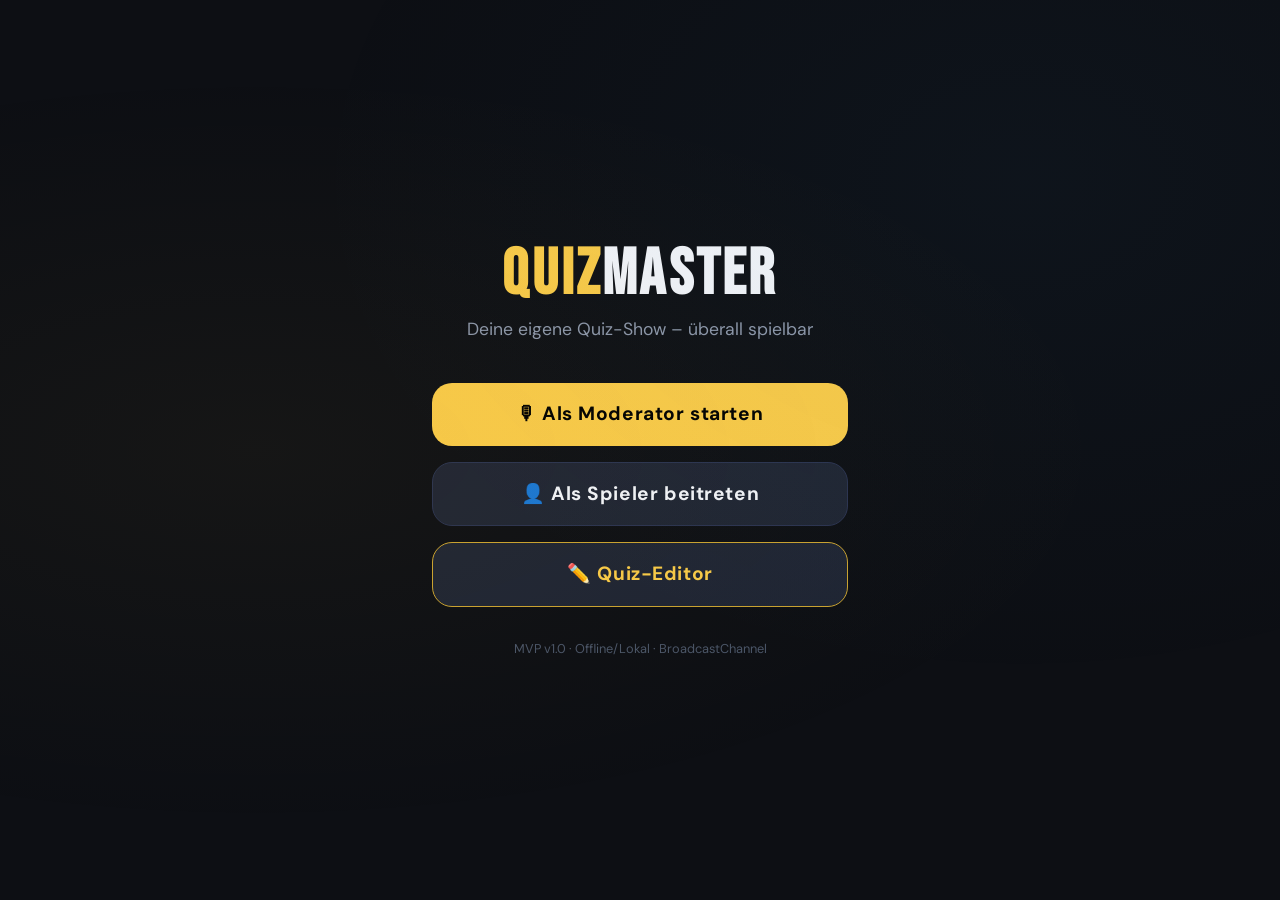
==== commit 4a0426a4: "Add files via upload" ====
--- a/index.html
+++ b/index.html
@@ -17,6 +17,7 @@
     <div style="display:flex;flex-direction:column;gap:1rem;">
       <a href="moderator.html" class="btn btn-primary btn-lg" style="width:100%">🎙 Als Moderator starten</a>
       <a href="spieler.html" class="btn btn-secondary btn-lg" style="width:100%">👤 Als Spieler beitreten</a>
+      <a href="editor.html" class="btn btn-secondary btn-lg" style="width:100%;border-color:var(--accent-dim);color:var(--accent)">✏️ Quiz-Editor</a>
     </div>
 
     <p style="font-size:0.8rem;color:var(--text-muted);margin-top:2rem">MVP v1.0 · Offline/Lokal · BroadcastChannel</p>
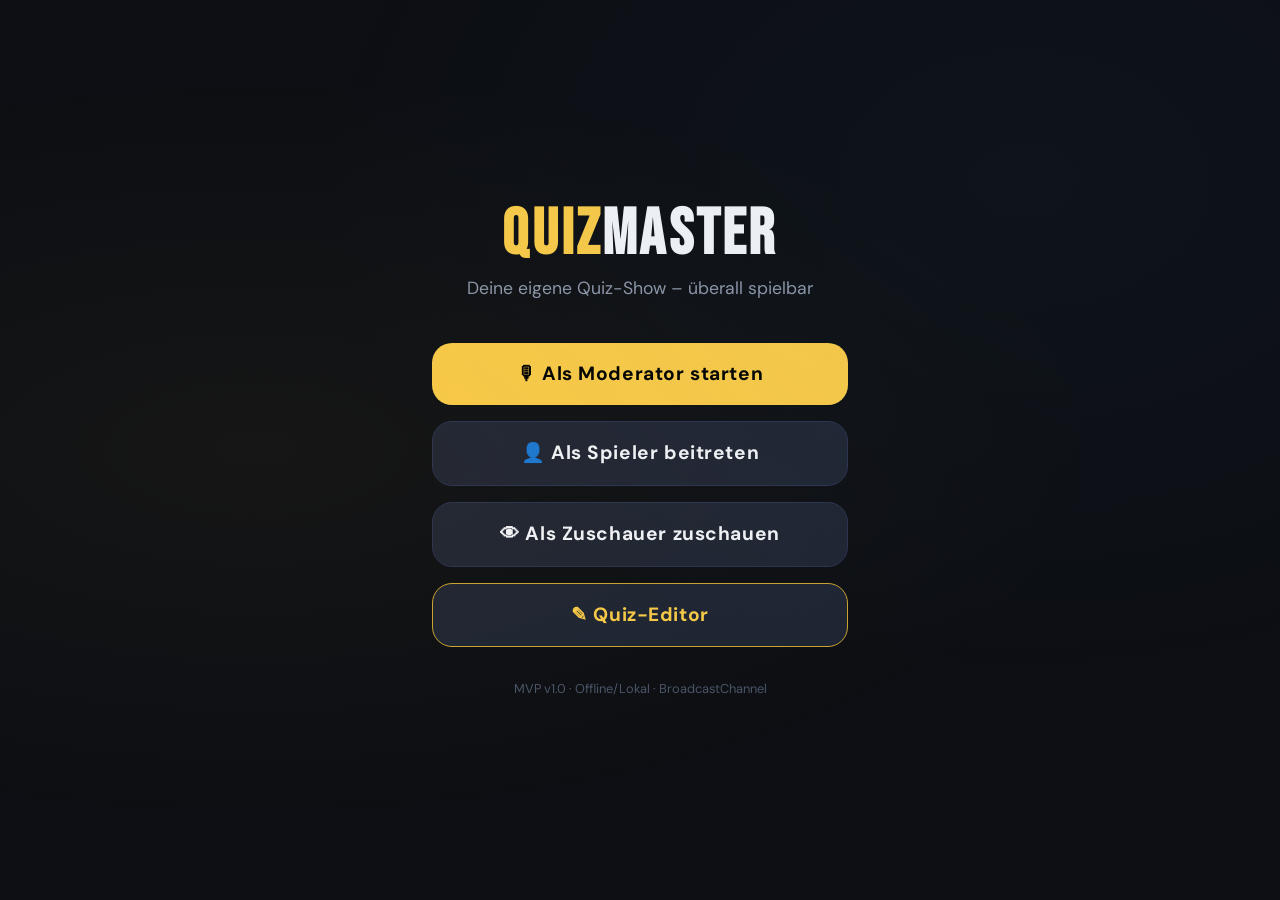
==== commit 9d9b118a: "Update index.html" ====
--- a/index.html
+++ b/index.html
@@ -15,9 +15,10 @@
     <p style="color:var(--text-secondary);font-size:1.1rem;margin-bottom:2.5rem">Deine eigene Quiz-Show – überall spielbar</p>
 
     <div style="display:flex;flex-direction:column;gap:1rem;">
-      <a href="moderator.html" class="btn btn-primary btn-lg" style="width:100%">🎙 Als Moderator starten</a>
-      <a href="spieler.html" class="btn btn-secondary btn-lg" style="width:100%">👤 Als Spieler beitreten</a>
-      <a href="editor.html" class="btn btn-secondary btn-lg" style="width:100%;border-color:var(--accent-dim);color:var(--accent)">✏️ Quiz-Editor</a>
+      <a href="moderator.html" class="btn btn-primary btn-lg" style="width:100%">&#127897; Als Moderator starten</a>
+      <a href="spieler.html"   class="btn btn-secondary btn-lg" style="width:100%">&#128100; Als Spieler beitreten</a>
+      <a href="zuschauer.html" class="btn btn-secondary btn-lg" style="width:100%">&#128065; Als Zuschauer zuschauen</a>
+      <a href="editor.html"    class="btn btn-secondary btn-lg" style="width:100%;border-color:var(--accent-dim);color:var(--accent)">&#9998; Quiz-Editor</a>
     </div>
 
     <p style="font-size:0.8rem;color:var(--text-muted);margin-top:2rem">MVP v1.0 · Offline/Lokal · BroadcastChannel</p>
